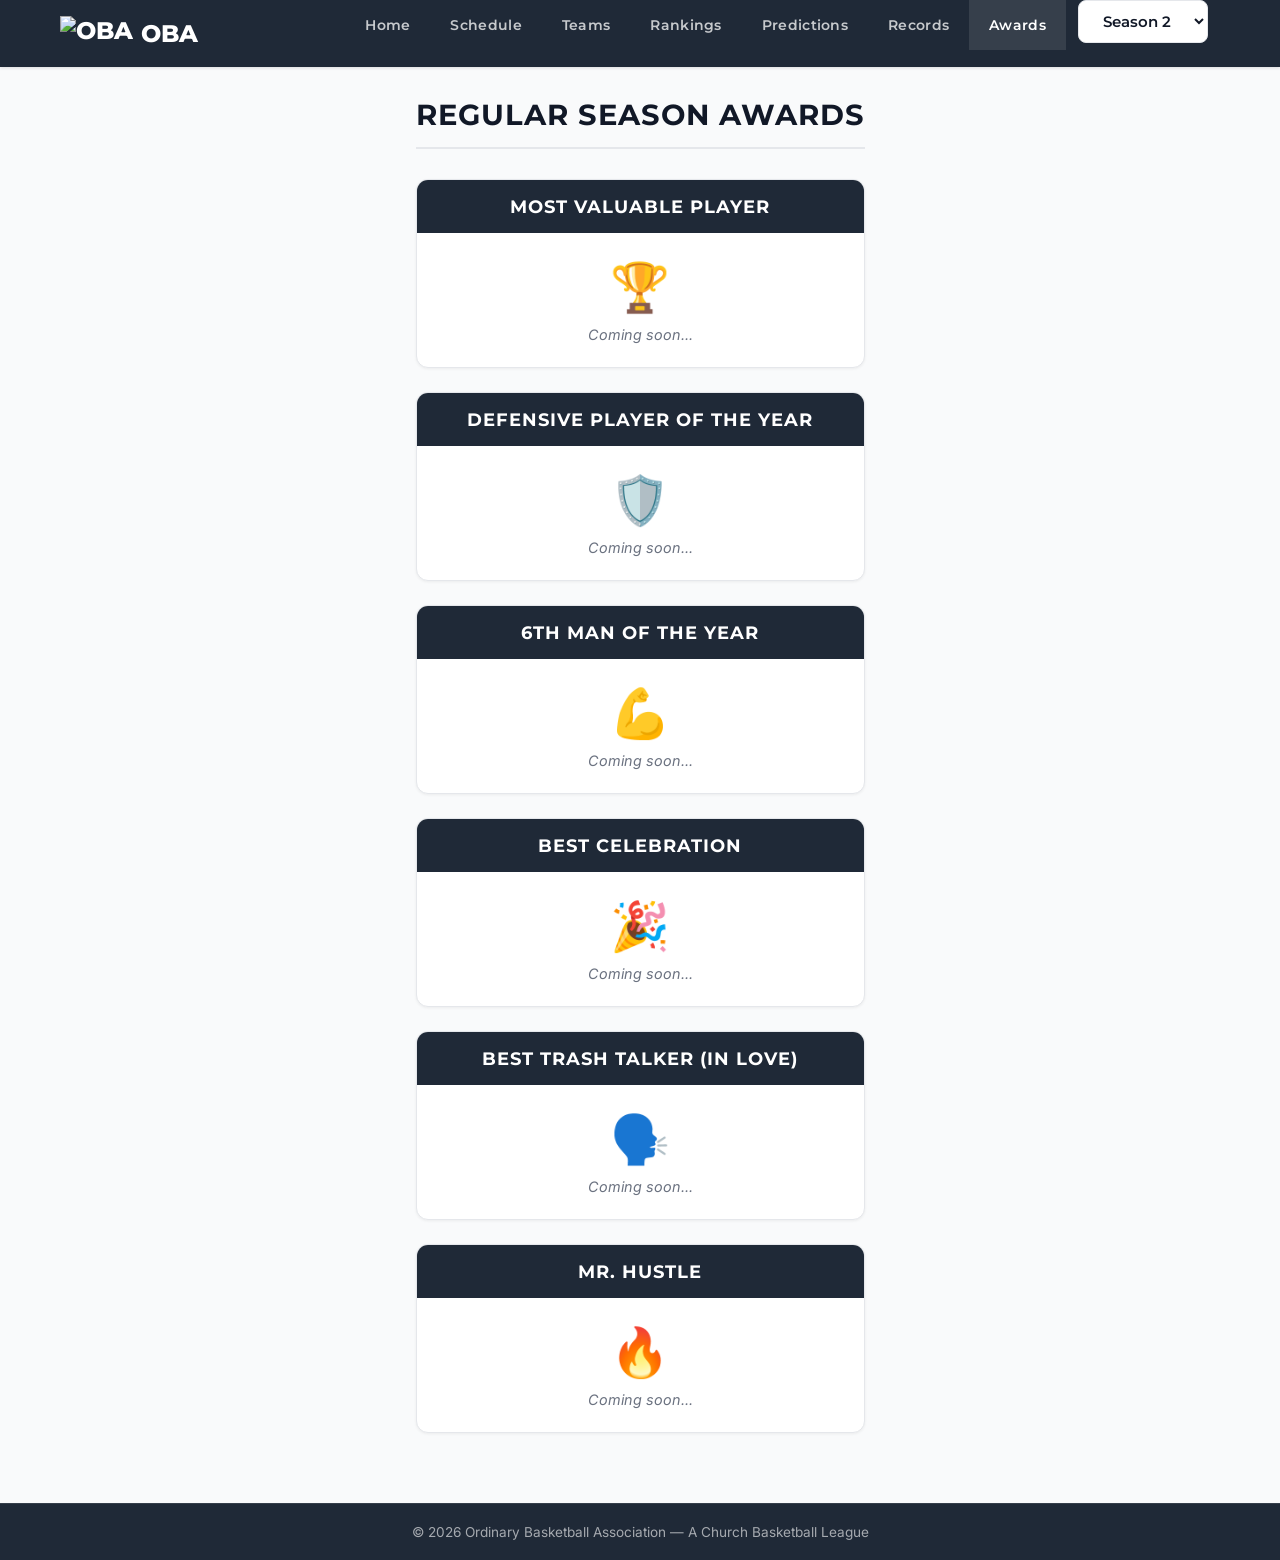
==== awards.html @ 502d64fc "Bump cache-busting version strings across all HTML pages Co-Authored-By: Claude Opus 4.6 <noreply@an" ====
<!DOCTYPE html>
<html lang="en">
<head>
  <meta charset="UTF-8">
  <meta name="viewport" content="width=device-width, initial-scale=1.0">
  <title>Awards - OBA</title>
  <link rel="stylesheet" href="css/style.css?v=7">
</head>
<body class="checkerboard-bg">
  <nav class="site-nav" id="site-nav"></nav>

  <main class="container">
    <h1 class="section-title">Regular Season Awards</h1>
    <div id="awards-content">
      <p class="loading">Coming soon...</p>
    </div>
  </main>

  <footer class="site-footer" id="site-footer"></footer>
  <script src="js/data.js?v=5"></script>
  <script src="js/awards.js?v=3"></script>
</body>
</html>
---- css/style.css ----
/* ===== OBA - Modern Sports Theme ===== */
@import url('https://fonts.googleapis.com/css2?family=Inter:wght@300;400;500;600;700&family=Montserrat:wght@400;600;700;800&display=swap');

/* --- Variables --- */
:root {
  --red: #E63946;
  --cream: #FFFFFF;
  --black: #111827;
  --chrome: #E5E7EB;
  --neon: #F87171;
  --dark-red: #1D1D2B;
  --white: #ffffff;
  --surface: #F9FAFB;
  --surface-dark: #1F2937;
  --border: #E5E7EB;
  --text-muted: #6B7280;
}

/* --- Reset & Base --- */
*, *::before, *::after { box-sizing: border-box; margin: 0; padding: 0; }

body {
  font-family: 'Inter', sans-serif;
  background-color: var(--surface);
  color: var(--black);
  min-height: 100vh;
  display: flex;
  flex-direction: column;
}

h1, h2, h3, h4 {
  font-family: 'Montserrat', sans-serif;
  font-weight: 700;
}

a {
  color: var(--red);
  text-decoration: none;
  transition: color 0.2s;
}

a:hover {
  color: var(--neon);
}

img { max-width: 100%; }

/* --- Checkerboard Background (neutralized) --- */
.checkerboard-bg {
  background-image: none;
}

/* --- Navigation --- */
.site-nav {
  background: var(--surface-dark);
  border-bottom: none;
  box-shadow: 0 1px 3px rgba(0,0,0,0.12);
  position: sticky;
  top: 0;
  z-index: 100;
}

.nav-inner {
  max-width: 1200px;
  margin: 0 auto;
  display: flex;
  align-items: center;
  justify-content: space-between;
  padding: 0 20px;
}

.nav-logo {
  font-family: 'Montserrat', sans-serif;
  font-weight: 800;
  font-size: 1.5rem;
  color: var(--cream);
  padding: 12px 0;
  text-shadow: none;
}

.nav-logo {
  display: flex;
  align-items: center;
  gap: 8px;
}

.nav-logo-img {
  height: 36px;
  width: auto;
}

.nav-logo:hover { color: var(--white); }

.nav-links {
  display: flex;
  list-style: none;
  gap: 0;
}

.nav-links a {
  display: block;
  padding: 16px 20px;
  color: rgba(255,255,255,0.75);
  font-family: 'Montserrat', sans-serif;
  font-weight: 600;
  font-size: 0.9rem;
  letter-spacing: 0.3px;
  border-left: none;
  transition: background 0.2s, color 0.2s;
}

.nav-links li:last-child a {
  border-right: none;
}

.nav-links a:hover,
.nav-links a.active {
  background: rgba(255,255,255,0.1);
  color: var(--white);
}

.season-selector {
  display: flex;
  align-items: center;
  padding: 0 12px;
}

.season-selector select {
  background: rgba(255,255,255,0.1);
  color: #fff;
  border: 1px solid rgba(255,255,255,0.25);
  border-radius: 6px;
  padding: 6px 10px;
  font-family: 'Montserrat', sans-serif;
  font-size: 0.8rem;
  font-weight: 600;
  cursor: pointer;
  outline: none;
}

.season-selector select:hover {
  background: rgba(255,255,255,0.2);
}

.season-selector select option {
  background: var(--surface-dark);
  color: #fff;
}

.nav-toggle {
  display: none;
  background: none;
  border: none;
  color: var(--cream);
  font-size: 1.8rem;
  cursor: pointer;
  padding: 10px;
}

/* --- Hero Banner --- */
.hero {
  background: linear-gradient(135deg, var(--dark-red) 0%, #111827 100%);
  text-align: center;
  padding: 60px 20px;
  border-bottom: none;
  position: relative;
  overflow: hidden;
}

.hero::before {
  content: '';
  position: absolute;
  top: 0; left: 0; right: 0; bottom: 0;
  background-image: none;
}

.hero-content {
  position: relative;
  z-index: 1;
  display: flex;
  flex-direction: column;
  align-items: center;
  gap: 16px;
}

.hero-logo {
  height: 160px;
  width: auto;
  filter: drop-shadow(0 4px 12px rgba(0,0,0,0.4));
}

.hero-text {
  max-width: 500px;
  height: auto;
  filter: drop-shadow(0 2px 8px rgba(0,0,0,0.3));
}

.hero-subtext {
  max-width: 320px;
  height: auto;
  filter: drop-shadow(0 2px 6px rgba(0,0,0,0.3));
}

.hero h1 {
  font-size: 3.2rem;
  color: var(--cream);
  text-shadow: none;
  margin-bottom: 10px;
  letter-spacing: 1px;
}

.hero .subtitle {
  font-family: 'Inter', sans-serif;
  color: rgba(255,255,255,0.6);
  font-size: 1.1rem;
  font-weight: 400;
  letter-spacing: 3px;
  text-transform: uppercase;
}

/* --- Neon Glow Text (neutralized) --- */
.neon-text {
  text-shadow: none;
}

/* --- Container --- */
.container {
  max-width: 1200px;
  margin: 0 auto;
  padding: 30px 20px;
  flex: 1;
}

/* --- Section Headers --- */
.section-title {
  font-size: 1.8rem;
  color: var(--black);
  text-align: center;
  margin-bottom: 30px;
  padding-bottom: 15px;
  border-bottom: 2px solid var(--border);
  text-transform: uppercase;
  letter-spacing: 1px;
}

/* --- Cards --- */
.card {
  background: var(--white);
  border: 1px solid var(--border);
  border-radius: 8px;
  box-shadow: 0 1px 3px rgba(0,0,0,0.06);
  transition: transform 0.2s, box-shadow 0.2s;
  overflow: hidden;
}

.card:hover {
  transform: translateY(-2px);
  box-shadow: 0 4px 12px rgba(0,0,0,0.1);
}

.card-body {
  padding: 20px;
}

/* --- Team Cards Grid --- */
.teams-grid {
  display: grid;
  grid-template-columns: repeat(auto-fill, minmax(300px, 1fr));
  gap: 24px;
}

.team-card {
  cursor: pointer;
}

.team-card .card-header {
  padding: 20px;
  text-align: center;
  color: var(--white);
  text-shadow: 1px 1px 3px rgba(0,0,0,0.4);
}

.team-card .card-header h3 {
  font-size: 1.5rem;
  margin-bottom: 5px;
}

.team-card .record {
  font-family: 'Montserrat', sans-serif;
  font-weight: 700;
  font-size: 1.8rem;
  color: var(--cream);
}

.team-card .card-body {
  text-align: center;
  font-size: 0.95rem;
  color: var(--text-muted);
}

/* --- Tables --- */
.stats-table {
  width: 100%;
  border-collapse: collapse;
  background: var(--white);
  border: 1px solid var(--border);
  border-radius: 8px;
  overflow: hidden;
  font-size: 0.9rem;
}

.stats-table thead {
  background: var(--surface-dark);
  color: var(--white);
}

.stats-table th {
  padding: 10px 8px;
  text-align: center;
  font-family: 'Montserrat', sans-serif;
  font-weight: 600;
  letter-spacing: 0.3px;
  font-size: 0.8rem;
  white-space: nowrap;
  text-transform: uppercase;
}

.stats-table th:first-child {
  text-align: left;
  padding-left: 14px;
}

.stats-table td {
  padding: 8px;
  text-align: center;
  border-bottom: 1px solid var(--border);
}

.stats-table td:first-child {
  text-align: left;
  padding-left: 14px;
  font-weight: 600;
}

.stats-table tbody tr:hover {
  background: var(--surface);
}

.stats-table tbody tr:last-child td {
  border-bottom: none;
}

.stats-table .totals-row {
  background: var(--surface);
  font-weight: 700;
}

.table-wrapper {
  overflow-x: auto;
  margin-bottom: 30px;
  border-radius: 8px;
}

/* --- Schedule --- */
.schedule-list {
  display: flex;
  flex-direction: column;
  gap: 12px;
}

.game-row {
  display: flex;
  align-items: center;
  background: var(--white);
  border: 1px solid var(--border);
  border-radius: 8px;
  padding: 14px 20px;
  cursor: pointer;
  transition: transform 0.15s, box-shadow 0.15s, border-color 0.15s;
}

.game-row:hover {
  transform: translateY(-2px);
  box-shadow: 0 4px 12px rgba(0,0,0,0.08);
  border-color: var(--red);
}

.game-date {
  font-weight: 600;
  color: var(--text-muted);
  min-width: 110px;
  font-size: 0.9rem;
}

.game-matchup {
  flex: 1;
  display: flex;
  align-items: center;
  justify-content: center;
  gap: 12px;
  font-family: 'Montserrat', sans-serif;
  font-weight: 700;
  font-size: 1.1rem;
}

.game-matchup .team-name {
  min-width: 120px;
}

.game-matchup .home-team { text-align: right; }
.game-matchup .away-team { text-align: left; }

.game-matchup .vs {
  color: var(--text-muted);
  font-size: 0.9rem;
}

.game-score {
  font-family: 'Montserrat', sans-serif;
  font-weight: 700;
  font-size: 1.2rem;
  min-width: 80px;
  text-align: right;
  color: var(--red);
}

.game-score .winner {
  font-weight: 800;
}

/* --- Box Score Page --- */
.matchup-header {
  background: linear-gradient(135deg, var(--dark-red), #111827);
  color: var(--cream);
  text-align: center;
  padding: 40px 20px;
  border-radius: 12px;
  border: none;
  margin-bottom: 30px;
}

.game-video-link {
  text-align: center;
  margin-bottom: 20px;
}

.game-video-link a {
  display: inline-block;
  background: var(--red);
  color: var(--white);
  padding: 10px 24px;
  border-radius: 8px;
  font-family: 'Montserrat', sans-serif;
  font-weight: 600;
  font-size: 1rem;
  border: none;
  transition: transform 0.15s, box-shadow 0.15s, background 0.2s;
}

.game-video-link a:hover {
  transform: scale(1.05);
  box-shadow: 0 4px 15px rgba(230,57,70,0.3);
  background: #D32F3F;
  color: var(--white);
}

.game-round {
  display: inline-block;
  background: rgba(255,255,255,0.15);
  color: var(--white);
  padding: 4px 16px;
  border-radius: 20px;
  font-family: 'Montserrat', sans-serif;
  font-weight: 700;
  font-size: 0.85rem;
  text-transform: uppercase;
  letter-spacing: 1px;
  margin-bottom: 8px;
}

.matchup-header .game-date {
  color: rgba(255,255,255,0.6);
  font-size: 0.95rem;
  margin-bottom: 15px;
}

.matchup-teams {
  display: flex;
  align-items: center;
  justify-content: center;
  gap: 30px;
}

.matchup-team {
  text-align: center;
}

.matchup-team .team-name {
  font-family: 'Montserrat', sans-serif;
  font-weight: 700;
  font-size: 1.5rem;
  margin-bottom: 5px;
}

.matchup-team .score {
  font-family: 'Montserrat', sans-serif;
  font-weight: 800;
  font-size: 3rem;
  text-shadow: none;
}

.matchup-vs {
  font-family: 'Montserrat', sans-serif;
  font-weight: 600;
  font-size: 1.2rem;
  color: rgba(255,255,255,0.4);
}

.box-score-section {
  margin-bottom: 30px;
}

.box-score-section h2 {
  font-size: 1.3rem;
  color: var(--black);
  margin-bottom: 10px;
  padding: 10px 14px;
  border-left: 4px solid var(--red);
  background: var(--surface);
  border-radius: 0 8px 8px 0;
}

/* --- Player Profile --- */
.player-header {
  background: linear-gradient(135deg, var(--dark-red), #111827);
  color: var(--cream);
  padding: 40px 20px;
  border-radius: 12px;
  border: none;
  margin-bottom: 30px;
  display: flex;
  align-items: center;
  gap: 30px;
}

.player-avatar {
  width: 100px;
  height: 100px;
  border-radius: 50%;
  background: rgba(255,255,255,0.1);
  border: 3px solid rgba(255,255,255,0.2);
  display: flex;
  align-items: center;
  justify-content: center;
  font-family: 'Montserrat', sans-serif;
  font-weight: 800;
  font-size: 2.5rem;
  flex-shrink: 0;
}

.player-info h1 {
  font-size: 2rem;
  margin-bottom: 5px;
}

.player-meta {
  display: flex;
  gap: 20px;
  color: rgba(255,255,255,0.6);
  font-size: 0.95rem;
}

.player-meta span {
  display: flex;
  align-items: center;
  gap: 4px;
}

/* --- Season Averages --- */
.averages-grid {
  display: grid;
  grid-template-columns: repeat(auto-fill, minmax(120px, 1fr));
  gap: 12px;
  margin-bottom: 30px;
}

.avg-card {
  background: var(--white);
  border: 1px solid var(--border);
  border-radius: 8px;
  padding: 16px;
  text-align: center;
}

.avg-card .value {
  font-family: 'Montserrat', sans-serif;
  font-weight: 800;
  font-size: 1.8rem;
  color: var(--red);
}

.avg-card .label {
  font-size: 0.75rem;
  color: var(--text-muted);
  text-transform: uppercase;
  letter-spacing: 1px;
  margin-top: 4px;
  font-weight: 600;
}

/* --- Team Profile --- */
.team-header {
  color: var(--cream);
  padding: 40px 20px;
  border-radius: 12px;
  border: none;
  margin-bottom: 30px;
  text-align: center;
}

.team-header h1 {
  font-size: 2.5rem;
  margin-bottom: 10px;
  text-shadow: none;
}

.team-header .record {
  font-family: 'Montserrat', sans-serif;
  font-weight: 700;
  font-size: 2rem;
  color: var(--cream);
  opacity: 0.9;
}

/* --- Awards --- */
.awards-grid {
  display: grid;
  grid-template-columns: repeat(auto-fill, minmax(320px, 1fr));
  gap: 24px;
  margin-bottom: 40px;
}

.award-card {
  background: var(--white);
  border: 1px solid var(--border);
  border-radius: 12px;
  overflow: hidden;
  text-align: center;
  box-shadow: 0 1px 3px rgba(0,0,0,0.06);
}

.award-card .award-header {
  background: var(--surface-dark);
  color: var(--white);
  padding: 16px;
  font-family: 'Montserrat', sans-serif;
  font-weight: 700;
  font-size: 1.1rem;
  letter-spacing: 1px;
  text-transform: uppercase;
}

.award-card .award-body {
  padding: 24px;
}

.award-card .award-icon {
  font-size: 3rem;
  margin-bottom: 10px;
}

.award-card .player-name {
  font-family: 'Montserrat', sans-serif;
  font-weight: 700;
  font-size: 1.4rem;
  color: var(--black);
  margin-bottom: 4px;
}

.award-card .player-team {
  color: var(--text-muted);
  font-size: 0.9rem;
  margin-bottom: 10px;
}

.award-card .highlights {
  font-size: 0.9rem;
  color: var(--text-muted);
  font-style: italic;
}

.awards-eligibility {
  text-align: center;
  font-size: 0.8rem;
  color: var(--text-muted);
  margin-top: 12px;
  font-style: italic;
}

.all-team-section {
  margin-bottom: 40px;
}

.all-team-section h2 {
  font-size: 1.5rem;
  color: var(--black);
  text-align: center;
  margin-bottom: 20px;
}

.all-team-list {
  display: flex;
  flex-wrap: wrap;
  gap: 16px;
  justify-content: center;
}

.all-team-player {
  background: var(--white);
  border: 1px solid var(--border);
  border-radius: 8px;
  padding: 16px 24px;
  text-align: center;
  min-width: 180px;
  cursor: pointer;
  transition: transform 0.15s, border-color 0.15s, box-shadow 0.15s;
}

.all-team-player:hover {
  transform: translateY(-2px);
  border-color: var(--red);
  box-shadow: 0 4px 12px rgba(0,0,0,0.08);
}

.all-team-player .name {
  font-family: 'Montserrat', sans-serif;
  font-weight: 700;
  font-size: 1.1rem;
  color: var(--black);
}

.all-team-player .team {
  font-size: 0.85rem;
  color: var(--text-muted);
  margin-top: 2px;
}

/* --- Quick Links --- */
.quick-links {
  display: flex;
  gap: 16px;
  justify-content: center;
  margin: 30px 0;
  flex-wrap: wrap;
}

.quick-link {
  display: inline-block;
  background: var(--red);
  color: var(--white) !important;
  font-family: 'Montserrat', sans-serif;
  font-weight: 600;
  padding: 12px 28px;
  border-radius: 8px;
  font-size: 0.95rem;
  letter-spacing: 0.5px;
  border: none;
  transition: background 0.2s, transform 0.15s, box-shadow 0.2s;
}

.quick-link:hover {
  background: #D32F3F;
  transform: translateY(-2px);
  box-shadow: 0 4px 12px rgba(230,57,70,0.3);
  color: var(--white) !important;
}

/* --- League Leaders (Home) --- */
.league-leaders {
  margin-bottom: 30px;
}

.leaders-grid {
  display: grid;
  grid-template-columns: repeat(3, 1fr);
  gap: 16px;
  max-width: 1000px;
  margin: 0 auto;
}

.leader-column {
  background: var(--white);
  border: 1px solid var(--border);
  border-radius: 8px;
  overflow: hidden;
}

.leader-title {
  background: var(--surface-dark);
  color: var(--white);
  padding: 12px 16px;
  font-family: 'Montserrat', sans-serif;
  font-weight: 700;
  font-size: 0.9rem;
  text-align: center;
  letter-spacing: 1px;
  text-transform: uppercase;
}

.leader-list {
  list-style: none;
  padding: 0;
  margin: 0;
}

.leader-item {
  display: flex;
  align-items: center;
  padding: 12px 16px;
  border-bottom: 1px solid var(--border);
  transition: background 0.15s;
}

.leader-item:last-child {
  border-bottom: none;
}

.leader-item:hover {
  background: var(--surface);
}

.leader-rank {
  font-family: 'Montserrat', sans-serif;
  font-weight: 700;
  font-size: 1.1rem;
  color: var(--text-muted);
  min-width: 30px;
  text-align: center;
}

.leader-info {
  flex: 1;
  display: flex;
  flex-direction: column;
  gap: 2px;
}

.leader-name {
  font-weight: 600;
  font-size: 0.95rem;
}

.leader-team {
  font-size: 0.8rem;
  color: var(--text-muted);
}

.leader-stat {
  font-family: 'Montserrat', sans-serif;
  font-weight: 800;
  font-size: 1.4rem;
  color: var(--red);
  min-width: 40px;
  text-align: right;
}

/* --- Latest Games (Home) --- */
.latest-games {
  margin-top: 10px;
}

/* --- Season Selector --- */
.season-selector {
  text-align: center;
  margin-bottom: 24px;
}

.season-selector select {
  font-family: 'Montserrat', sans-serif;
  font-weight: 600;
  font-size: 0.95rem;
  padding: 10px 20px;
  border: 1px solid var(--border);
  border-radius: 8px;
  background: var(--white);
  color: var(--black);
  cursor: pointer;
}

/* --- Schedule Section Headers --- */
.schedule-section-header {
  font-family: 'Montserrat', sans-serif;
  font-size: 1.4rem;
  font-weight: 800;
  text-transform: uppercase;
  letter-spacing: 1px;
  margin: 32px 0 16px;
  padding-bottom: 8px;
  border-bottom: 3px solid var(--border);
  color: var(--black);
}

.schedule-section-header:first-child {
  margin-top: 0;
}

.schedule-section-header.playoffs-header {
  border-bottom-color: var(--red);
  color: var(--red);
}

/* --- Playoff Game Row --- */
.playoff-game {
  border-left: 4px solid var(--red);
  background: linear-gradient(90deg, rgba(196, 30, 58, 0.03) 0%, var(--white) 20%);
}

/* --- Round Badge --- */
.round-badge {
  display: inline-block;
  font-family: 'Montserrat', sans-serif;
  font-size: 0.7rem;
  font-weight: 700;
  text-transform: uppercase;
  letter-spacing: 0.5px;
  padding: 3px 10px;
  border-radius: 12px;
  margin-right: 12px;
  white-space: nowrap;
}

.round-badge.round-play-in {
  background: #e0e0e0;
  color: #555;
}

.round-badge.round-semifinal {
  background: var(--red);
  color: #fff;
}

.round-badge.round-championship {
  background: linear-gradient(135deg, #d4a017, #f0c040);
  color: #1a1a1a;
}

/* --- Champion Banner --- */
#champion-banner-home .champion-banner {
  margin-top: 0;
  margin-bottom: 28px;
}

.champion-banner {
  display: flex;
  align-items: center;
  justify-content: center;
  gap: 16px;
  margin-top: 24px;
  padding: 20px 28px;
  background: linear-gradient(135deg, #fffbe6 0%, #fff8dc 50%, #fff4c2 100%);
  border: 2px solid #d4a017;
  border-radius: 12px;
  box-shadow: 0 4px 16px rgba(212, 160, 23, 0.15);
}

.champion-trophy {
  font-size: 2.2rem;
}

.champion-text {
  display: flex;
  flex-direction: column;
  gap: 2px;
}

.champion-team {
  font-family: 'Montserrat', sans-serif;
  font-size: 1.3rem;
  font-weight: 800;
}

.champion-title {
  font-family: 'Montserrat', sans-serif;
  font-size: 0.85rem;
  font-weight: 600;
  text-transform: uppercase;
  letter-spacing: 1px;
  color: #8B6914;
}

/* --- Playoff Averages --- */
.playoff-gp {
  font-size: 0.85rem;
  font-weight: 400;
  color: var(--text-muted);
}

.playoff-averages .avg-card {
  border-left: 3px solid var(--red);
}

/* --- Career Highs --- */
.career-highs-grid {
  display: grid;
  grid-template-columns: repeat(6, 1fr);
  gap: 10px;
}

.career-high-item {
  display: flex;
  flex-direction: column;
  align-items: center;
  padding: 12px 8px;
  background: var(--white);
  border: 1px solid var(--border);
  border-radius: 8px;
  text-decoration: none;
  color: inherit;
  transition: transform 0.15s, box-shadow 0.15s;
}

.career-high-item:hover {
  transform: translateY(-2px);
  box-shadow: 0 4px 12px rgba(0,0,0,0.08);
  border-color: var(--red);
}

.career-high-value {
  font-family: 'Montserrat', sans-serif;
  font-size: 1.5rem;
  font-weight: 800;
  color: var(--red);
}

.career-high-label {
  font-family: 'Montserrat', sans-serif;
  font-size: 0.75rem;
  font-weight: 700;
  text-transform: uppercase;
  letter-spacing: 0.5px;
  color: var(--text-muted);
  margin-top: 2px;
}

.career-high-meta {
  font-size: 0.7rem;
  color: var(--text-muted);
  margin-top: 4px;
  text-align: center;
  line-height: 1.2;
}

/* --- Season-by-Season Table --- */
.season-by-season {
  font-size: 0.9rem;
}

.season-by-season .current-season-row {
  background: rgba(196, 30, 58, 0.06);
  font-weight: 600;
}

/* --- Awards Section Header --- */
.awards-section-header {
  font-family: 'Montserrat', sans-serif;
  font-size: 1.4rem;
  font-weight: 800;
  text-transform: uppercase;
  letter-spacing: 1px;
  margin: 40px 0 16px;
  padding-bottom: 8px;
  border-bottom: 3px solid var(--red);
  color: var(--black);
}

/* --- Week Group --- */
.week-group {
  margin-bottom: 24px;
}

.week-group h3 {
  font-size: 1.1rem;
  color: var(--black);
  margin-bottom: 10px;
  padding-left: 10px;
  border-left: 4px solid var(--red);
}

/* --- Photo Gallery --- */
.photo-grid {
  display: grid;
  grid-template-columns: repeat(auto-fill, minmax(260px, 1fr));
  gap: 20px;
}

.photo-card {
  background: var(--white);
  border: 1px solid var(--border);
  border-radius: 8px;
  overflow: hidden;
  cursor: pointer;
  transition: transform 0.2s, box-shadow 0.2s;
}

.photo-card:hover {
  transform: translateY(-2px);
  box-shadow: 0 4px 12px rgba(0,0,0,0.1);
}

.photo-card img {
  width: 100%;
  height: 200px;
  object-fit: cover;
  display: block;
}

.photo-caption {
  padding: 12px 14px;
  font-size: 0.9rem;
  color: var(--text-muted);
  text-align: center;
}

/* --- Lightbox --- */
.lightbox {
  display: none;
  position: fixed;
  top: 0;
  left: 0;
  right: 0;
  bottom: 0;
  background: rgba(0,0,0,0.9);
  z-index: 1000;
  align-items: center;
  justify-content: center;
  flex-direction: column;
  padding: 20px;
}

.lightbox.open {
  display: flex;
}

.lightbox-close {
  position: absolute;
  top: 20px;
  right: 30px;
  background: none;
  border: none;
  color: var(--white);
  font-size: 2.5rem;
  cursor: pointer;
  transition: color 0.2s;
}

.lightbox-close:hover {
  color: var(--neon);
}

.lightbox-img {
  max-width: 90%;
  max-height: 80vh;
  border-radius: 8px;
  border: none;
}

.lightbox-caption {
  color: rgba(255,255,255,0.8);
  margin-top: 16px;
  font-size: 1rem;
  text-align: center;
  max-width: 600px;
}

/* --- Footer --- */
.site-footer {
  background: var(--surface-dark);
  color: rgba(255,255,255,0.6);
  text-align: center;
  padding: 20px;
  margin-top: auto;
  border-top: 1px solid rgba(255,255,255,0.1);
  font-size: 0.85rem;
}

.site-footer a {
  color: var(--neon);
}

/* --- Loading State --- */
.loading {
  text-align: center;
  padding: 60px 20px;
  color: var(--text-muted);
  font-size: 1.1rem;
}

/* --- Responsive --- */
@media (max-width: 768px) {
  .nav-toggle { display: block; }

  .nav-links {
    display: none;
    flex-direction: column;
    position: absolute;
    top: 100%;
    left: 0;
    right: 0;
    background: var(--surface-dark);
    border-bottom: 1px solid rgba(255,255,255,0.1);
  }

  .nav-links.open { display: flex; }

  .nav-links a {
    border-left: none;
    border-bottom: 1px solid rgba(255,255,255,0.1);
    padding: 14px 20px;
  }

  .nav-links li:last-child a { border-right: none; }

  .season-selector {
    padding: 10px 20px;
    border-bottom: 1px solid rgba(255,255,255,0.1);
  }

  .season-selector select {
    width: 100%;
    padding: 8px 10px;
  }

  .hero h1 { font-size: 2rem; }
  .hero .subtitle { font-size: 0.9rem; }
  .hero-logo { height: 110px; }
  .hero-text { max-width: 300px; }
  .hero-subtext { max-width: 220px; }

  .game-row {
    flex-direction: column;
    gap: 8px;
    text-align: center;
  }

  .game-date { min-width: auto; }
  .game-score { min-width: auto; text-align: center; }

  .career-highs-grid { grid-template-columns: repeat(3, 1fr); }
  .round-badge { margin-right: 0; margin-bottom: 4px; }
  .champion-banner { flex-direction: column; text-align: center; padding: 16px; }
  .champion-text { align-items: center; }

  .game-matchup .team-name { min-width: auto; }

  .matchup-teams { flex-direction: column; gap: 10px; }
  .matchup-team .score { font-size: 2.2rem; }

  .player-header { flex-direction: column; text-align: center; }
  .player-meta { justify-content: center; flex-wrap: wrap; }

  .teams-grid { grid-template-columns: 1fr; }
  .awards-grid { grid-template-columns: 1fr; }
  .leaders-grid { grid-template-columns: repeat(2, 1fr); }
  .records-grid { grid-template-columns: repeat(2, 1fr); }
  .photo-grid { grid-template-columns: repeat(auto-fill, minmax(200px, 1fr)); gap: 12px; }
  .record-card .leader-item { padding: 16px; }

  .ranking-card { padding: 16px; }
  .ranking-rank { font-size: 1.5rem; min-width: 30px; }
  .ranking-team { font-size: 1.1rem; }

  .predictions-placeholder { padding: 40px 20px; }
}

/* Record Cards */
a.record-card {
  text-decoration: none;
  color: inherit;
  cursor: pointer;
  transition: transform 0.15s, box-shadow 0.15s;
}

a.record-card:hover {
  transform: translateY(-2px);
  box-shadow: 0 4px 12px rgba(0,0,0,0.15);
}

.record-date {
  font-size: 0.75rem;
  color: var(--text-muted);
}

/* --- Power Rankings --- */
.rankings-meta {
  text-align: center;
  color: var(--text-muted);
  font-size: 0.95rem;
  margin-bottom: 24px;
}

.power-rankings-list {
  max-width: 700px;
  margin: 0 auto;
  display: flex;
  flex-direction: column;
  gap: 16px;
}

.ranking-card {
  background: var(--white);
  border: 1px solid var(--border);
  border-left: 5px solid var(--red);
  border-radius: 8px;
  padding: 20px 24px;
  box-shadow: 0 1px 3px rgba(0,0,0,0.06);
}

.ranking-header {
  display: flex;
  align-items: center;
  gap: 12px;
  margin-bottom: 12px;
}

.ranking-rank {
  font-family: 'Montserrat', sans-serif;
  font-weight: 800;
  font-size: 1.8rem;
  color: var(--text-muted);
  min-width: 36px;
}

.ranking-team {
  font-family: 'Montserrat', sans-serif;
  font-weight: 700;
  font-size: 1.2rem;
  text-decoration: none;
  transition: opacity 0.2s;
}

.ranking-team:hover {
  opacity: 0.8;
}

.ranking-record {
  margin-left: auto;
  font-family: 'Montserrat', sans-serif;
  font-weight: 700;
  font-size: 0.9rem;
  background: var(--surface);
  color: var(--black);
  padding: 4px 12px;
  border-radius: 20px;
  border: 1px solid var(--border);
}

.ranking-writeup {
  font-size: 0.95rem;
  line-height: 1.6;
  color: var(--black);
}

.powered-by {
  text-align: center;
  color: var(--text-muted);
  font-size: 0.8rem;
  margin-top: 24px;
  font-style: italic;
}

/* --- Predictions --- */
.predictions-container {
  max-width: 700px;
  margin: 0 auto;
}

.predictions-placeholder {
  background: var(--white);
  border: 2px dashed var(--border);
  border-radius: 12px;
  padding: 60px 30px;
  text-align: center;
}

.predictions-icon {
  font-size: 3rem;
  margin-bottom: 16px;
}

.predictions-placeholder h2 {
  font-family: 'Montserrat', sans-serif;
  font-size: 1.5rem;
  color: var(--black);
  margin-bottom: 12px;
}

.predictions-placeholder p {
  color: var(--text-muted);
  font-size: 1rem;
}
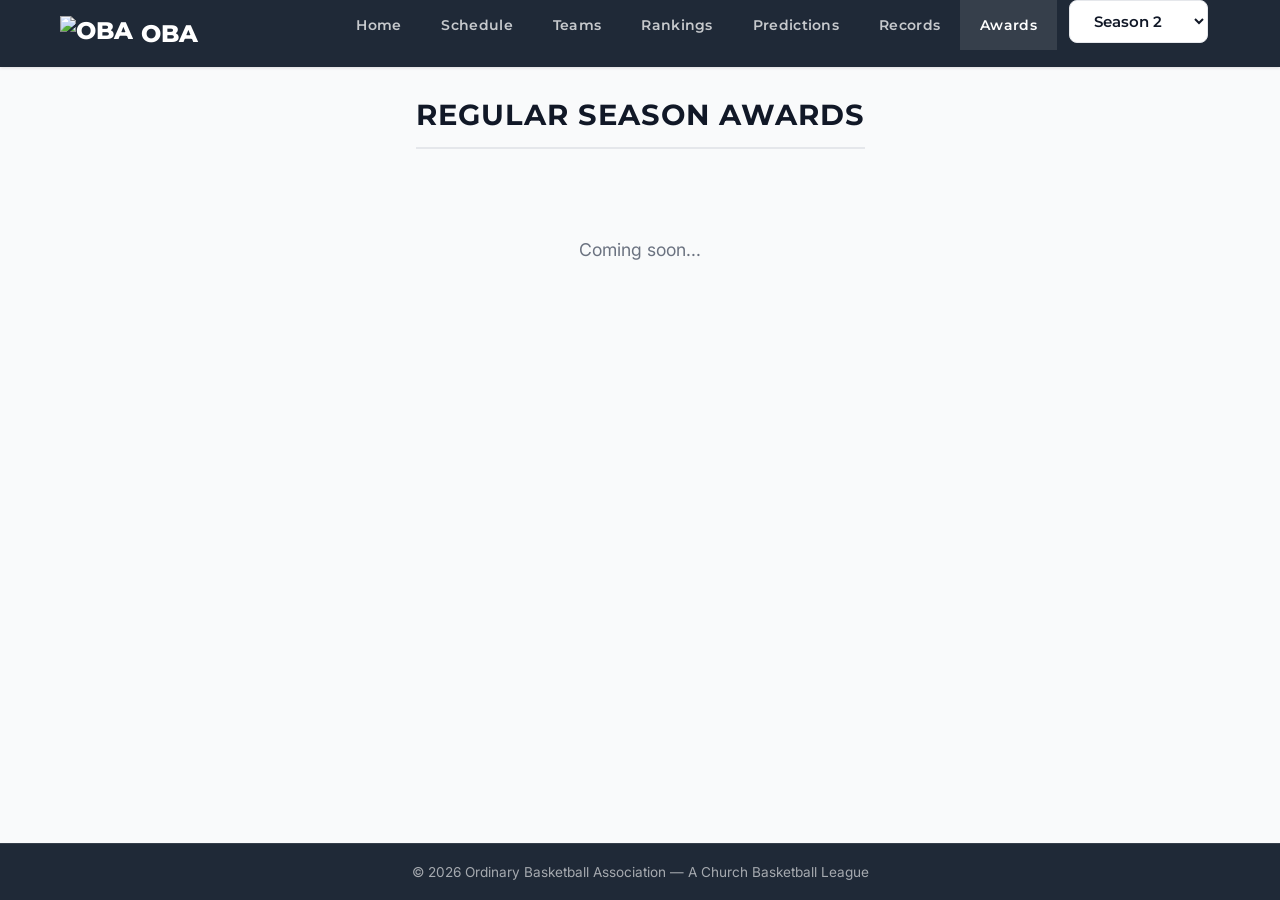
==== commit e37b5667: "Add S2 Week 7 games, final rankings, playoff predictions, holistic MVP - Games 16-18: Nathan 75 Matt" ====
--- a/awards.html
+++ b/awards.html
@@ -4,7 +4,7 @@
   <meta charset="UTF-8">
   <meta name="viewport" content="width=device-width, initial-scale=1.0">
   <title>Awards - OBA</title>
-  <link rel="stylesheet" href="css/style.css?v=7">
+  <link rel="stylesheet" href="css/style.css?v=11">
 </head>
 <body class="checkerboard-bg">
   <nav class="site-nav" id="site-nav"></nav>
@@ -17,7 +17,7 @@
   </main>
 
   <footer class="site-footer" id="site-footer"></footer>
-  <script src="js/data.js?v=5"></script>
+  <script src="js/data.js?v=10"></script>
   <script src="js/awards.js?v=3"></script>
 </body>
 </html>
--- a/css/style.css
+++ b/css/style.css
@@ -14,6 +14,16 @@
   --surface-dark: #1F2937;
   --border: #E5E7EB;
   --text-muted: #6B7280;
+
+  /* Design tokens — unified visual language */
+  --radius-sm: 6px;
+  --radius: 10px;
+  --radius-lg: 14px;
+  --shadow-sm: 0 1px 2px rgba(17,24,39,0.05), 0 1px 3px rgba(17,24,39,0.04);
+  --shadow-md: 0 4px 6px -1px rgba(17,24,39,0.08), 0 2px 4px -1px rgba(17,24,39,0.05);
+  --shadow-lg: 0 12px 24px -6px rgba(17,24,39,0.12), 0 4px 8px -2px rgba(17,24,39,0.06);
+  --transition: 180ms cubic-bezier(0.4, 0, 0.2, 1);
+  --transition-slow: 300ms cubic-bezier(0.4, 0, 0.2, 1);
 }
 
 /* --- Reset & Base --- */
@@ -687,6 +697,72 @@
   font-size: 0.9rem;
   color: var(--text-muted);
   font-style: italic;
+}
+
+.frontrunners-label {
+  font-family: 'Montserrat', sans-serif;
+  font-weight: 700;
+  font-size: 0.75rem;
+  text-transform: uppercase;
+  letter-spacing: 2px;
+  color: var(--text-muted);
+  margin-bottom: 12px;
+}
+
+.frontrunners-list {
+  list-style: none;
+  counter-reset: rank;
+  padding: 0;
+  margin: 0;
+  text-align: left;
+}
+
+.frontrunners-list li {
+  counter-increment: rank;
+  display: flex;
+  flex-wrap: wrap;
+  align-items: baseline;
+  gap: 6px;
+  padding: 8px 0;
+  border-bottom: 1px solid var(--border);
+}
+
+.frontrunners-list li:last-child {
+  border-bottom: none;
+}
+
+.frontrunners-list li::before {
+  content: counter(rank) ".";
+  font-family: 'Montserrat', sans-serif;
+  font-weight: 800;
+  font-size: 1rem;
+  color: var(--black);
+  min-width: 24px;
+}
+
+.frontrunner-name {
+  font-family: 'Montserrat', sans-serif;
+  font-weight: 700;
+  font-size: 0.95rem;
+  color: var(--black);
+  text-decoration: none;
+}
+
+.frontrunner-name:hover {
+  text-decoration: underline;
+}
+
+.frontrunner-team {
+  font-size: 0.8rem;
+  color: var(--text-muted);
+}
+
+.frontrunner-stats {
+  width: 100%;
+  font-size: 0.8rem;
+  color: var(--text-muted);
+  font-style: italic;
+  padding-left: 30px;
 }
 
 .awards-eligibility {
@@ -1269,7 +1345,9 @@
   .ranking-rank { font-size: 1.5rem; min-width: 30px; }
   .ranking-team { font-size: 1.1rem; }
 
-  .predictions-placeholder { padding: 40px 20px; }
+  .props-grid { grid-template-columns: 1fr; }
+  .matchup-team-name { font-size: 1rem; }
+  .matchup-header { padding: 10px 16px; gap: 10px; }
 }
 
 /* Record Cards */
@@ -1354,6 +1432,30 @@
   border: 1px solid var(--border);
 }
 
+.ranking-stats {
+  display: flex;
+  gap: 16px;
+  margin-bottom: 8px;
+}
+
+.ranking-stat {
+  display: flex;
+  align-items: center;
+  gap: 6px;
+  font-size: 0.85rem;
+}
+
+.ranking-stat-label {
+  color: var(--text-muted);
+  font-weight: 500;
+}
+
+.ranking-stat-value {
+  font-family: 'Montserrat', sans-serif;
+  font-weight: 700;
+  color: var(--black);
+}
+
 .ranking-writeup {
   font-size: 0.95rem;
   line-height: 1.6;
@@ -1370,31 +1472,462 @@
 
 /* --- Predictions --- */
 .predictions-container {
-  max-width: 700px;
+  max-width: 900px;
   margin: 0 auto;
 }
 
-.predictions-placeholder {
+.predictions-meta {
+  text-align: center;
+  font-family: 'Montserrat', sans-serif;
+  font-size: 1rem;
+  color: var(--text-muted);
+  margin-bottom: 32px;
+}
+
+.matchup-section {
+  margin-bottom: 40px;
+}
+
+.matchup-label {
+  text-align: center;
+  font-family: var(--font-heading);
+  font-size: 0.85rem;
+  font-weight: 700;
+  text-transform: uppercase;
+  letter-spacing: 2px;
+  color: var(--accent);
+  margin-bottom: 8px;
+}
+
+.matchup-header {
+  display: flex;
+  align-items: center;
+  justify-content: center;
+  gap: 16px;
+  background: var(--black);
+  color: #fff;
+  padding: 14px 24px;
+  border-radius: 8px;
+  margin-bottom: 20px;
+}
+
+.matchup-team-name {
+  font-family: 'Montserrat', sans-serif;
+  font-weight: 700;
+  font-size: 1.2rem;
+}
+
+.matchup-vs {
+  font-size: 0.85rem;
+  text-transform: uppercase;
+  letter-spacing: 2px;
+  color: #999;
+}
+
+.spread-card {
+  margin: 0 auto 32px;
+  max-width: 400px;
+  overflow: hidden;
+  border-radius: 8px;
+  border: 1px solid var(--border);
+  box-shadow: 0 1px 3px rgba(0,0,0,0.06);
+}
+
+.spread-header {
+  background: var(--surface-dark);
+  color: var(--text-muted);
+  font-family: 'Montserrat', sans-serif;
+  font-weight: 700;
+  font-size: 0.7rem;
+  text-transform: uppercase;
+  letter-spacing: 2px;
+  text-align: center;
+  padding: 8px;
+}
+
+.spread-picks {
+  display: grid;
+  grid-template-columns: 1fr 1fr;
+}
+
+.spread-pick {
+  display: flex;
+  flex-direction: column;
+  align-items: center;
+  gap: 4px;
+  padding: 16px 12px;
   background: var(--white);
-  border: 2px dashed var(--border);
+  cursor: pointer;
+  transition: background 0.15s;
+  border-right: 1px solid var(--border);
+}
+
+.spread-pick:last-child {
+  border-right: none;
+}
+
+.spread-pick:hover {
+  background: #f0f0f0;
+}
+
+.spread-pick-team {
+  font-family: 'Montserrat', sans-serif;
+  font-weight: 600;
+  font-size: 0.85rem;
+  color: var(--black);
+}
+
+.spread-pick-line {
+  font-family: 'Montserrat', sans-serif;
+  font-weight: 800;
+  font-size: 1.3rem;
+  color: var(--black);
+}
+
+.props-section-label {
+  text-align: center;
+  font-family: 'Montserrat', sans-serif;
+  font-weight: 700;
+  font-size: 0.8rem;
+  text-transform: uppercase;
+  letter-spacing: 2px;
+  color: var(--text-muted);
+  margin-bottom: 16px;
+}
+
+.props-grid {
+  display: grid;
+  grid-template-columns: 1fr 1fr;
+  gap: 24px;
+}
+
+.team-props-title {
+  font-family: 'Montserrat', sans-serif;
+  font-size: 1rem;
+  font-weight: 700;
+  margin-bottom: 12px;
+  padding-bottom: 8px;
+  border-bottom: 2px solid var(--border);
+}
+
+.prop-card {
+  background: var(--white);
+  border: 1px solid var(--border);
+  border-radius: 8px;
+  padding: 16px;
+  margin-bottom: 12px;
+  box-shadow: 0 1px 3px rgba(0,0,0,0.06);
+}
+
+.prop-player-name {
+  font-family: 'Montserrat', sans-serif;
+  font-weight: 600;
+  font-size: 1rem;
+  color: var(--black);
+  text-decoration: none;
+}
+
+.prop-player-name:hover {
+  text-decoration: underline;
+}
+
+.prop-stat-label {
+  font-size: 0.75rem;
+  color: var(--text-muted);
+  text-transform: uppercase;
+  letter-spacing: 1px;
+  margin: 6px 0 10px;
+}
+
+.prop-line-display {
+  display: flex;
+  align-items: center;
+  justify-content: center;
+  gap: 12px;
+}
+
+.prop-line-value {
+  font-family: 'Montserrat', sans-serif;
+  font-weight: 800;
+  font-size: 1.6rem;
+  color: var(--black);
+  min-width: 60px;
+  text-align: center;
+}
+
+.prop-side {
+  font-family: 'Montserrat', sans-serif;
+  font-weight: 700;
+  font-size: 0.7rem;
+  text-transform: uppercase;
+  letter-spacing: 1px;
+  padding: 4px 10px;
+  border-radius: 4px;
+}
+
+.prop-side.over {
+  background: #e6f9e6;
+  color: #1a7a1a;
+}
+
+.prop-side.under {
+  background: #fde8e8;
+  color: #b91c1c;
+}
+
+.predictions-attribution {
+  text-align: center;
+  font-size: 0.8rem;
+  color: var(--text-muted);
+  font-style: italic;
+  margin-top: 24px;
+}
+
+/* ============================================================
+   PLAYER COMP ("Plays Like") section on player page
+   ============================================================ */
+.player-comp {
+  margin: 24px 0 30px;
+  padding: 22px 28px;
+  border-radius: var(--radius-lg);
+  background: linear-gradient(135deg, #0f172a 0%, #1F2937 55%, #111827 100%);
+  color: #fff;
+  box-shadow: var(--shadow-md);
+  position: relative;
+  overflow: hidden;
+  display: grid;
+  grid-template-columns: auto 1fr;
+  gap: 24px;
+  align-items: center;
+}
+
+.player-comp::before {
+  content: '';
+  position: absolute;
+  top: 0;
+  right: 0;
+  width: 180px;
+  height: 100%;
+  background: radial-gradient(circle at top right, var(--team-accent, rgba(230,57,70,0.35)) 0%, transparent 65%);
+  pointer-events: none;
+}
+
+.player-comp-icon {
+  width: 64px;
+  height: 64px;
+  border-radius: 50%;
+  background: linear-gradient(135deg, var(--team-accent, #E63946), rgba(255,255,255,0.08));
+  display: flex;
+  align-items: center;
+  justify-content: center;
+  font-family: 'Montserrat', sans-serif;
+  font-weight: 800;
+  font-size: 1.3rem;
+  color: #fff;
+  letter-spacing: 1px;
+  box-shadow: 0 4px 12px rgba(0,0,0,0.3);
+  flex-shrink: 0;
+}
+
+.player-comp-body {
+  position: relative;
+  z-index: 1;
+}
+
+.player-comp-label {
+  font-family: 'Montserrat', sans-serif;
+  font-size: 0.7rem;
+  font-weight: 700;
+  text-transform: uppercase;
+  letter-spacing: 3px;
+  color: rgba(255,255,255,0.45);
+  margin-bottom: 4px;
+}
+
+.player-comp-name {
+  font-family: 'Montserrat', sans-serif;
+  font-size: 1.9rem;
+  font-weight: 800;
+  color: #fff;
+  line-height: 1.1;
+  margin-bottom: 6px;
+  letter-spacing: -0.5px;
+}
+
+.player-comp-rationale {
+  font-size: 0.92rem;
+  color: rgba(255,255,255,0.75);
+  font-style: italic;
+  line-height: 1.5;
+  max-width: 640px;
+}
+
+.player-comp-meta {
+  margin-top: 10px;
+  display: flex;
+  flex-wrap: wrap;
+  gap: 8px;
+  align-items: center;
+}
+
+.player-comp-role-tag {
+  display: inline-block;
+  padding: 3px 10px;
   border-radius: 12px;
-  padding: 60px 30px;
-  text-align: center;
-}
-
-.predictions-icon {
-  font-size: 3rem;
-  margin-bottom: 16px;
-}
-
-.predictions-placeholder h2 {
-  font-family: 'Montserrat', sans-serif;
-  font-size: 1.5rem;
-  color: var(--black);
-  margin-bottom: 12px;
-}
-
-.predictions-placeholder p {
-  color: var(--text-muted);
-  font-size: 1rem;
-}
+  font-family: 'Montserrat', sans-serif;
+  font-size: 0.7rem;
+  font-weight: 700;
+  text-transform: uppercase;
+  letter-spacing: 1px;
+  background: var(--team-accent, rgba(230,57,70,0.3));
+  color: #fff;
+  box-shadow: 0 2px 6px rgba(0,0,0,0.2);
+}
+
+.player-comp-meta-stat {
+  font-family: 'Montserrat', sans-serif;
+  font-size: 0.72rem;
+  color: rgba(255,255,255,0.55);
+  padding: 2px 8px;
+  border-radius: 6px;
+  background: rgba(255,255,255,0.06);
+  border: 1px solid rgba(255,255,255,0.08);
+}
+
+@media (max-width: 600px) {
+  .player-comp {
+    grid-template-columns: 1fr;
+    padding: 18px 20px;
+    gap: 14px;
+  }
+  .player-comp-icon {
+    width: 48px;
+    height: 48px;
+    font-size: 1rem;
+  }
+  .player-comp-name { font-size: 1.4rem; }
+  .player-comp-rationale { font-size: 0.85rem; }
+}
+
+/* ============================================================
+   COHESIVE VISUAL LANGUAGE — appended late to unify card treatments.
+   All card-like selectors share one radius scale, one shadow scale,
+   and one transition easing. Hero/feature cards use --radius-lg.
+   ============================================================ */
+
+.card,
+.team-card,
+.avg-card,
+.career-high-item,
+.photo-card,
+.ranking-card,
+.spread-card,
+.prop-card,
+.all-team-player,
+.leader-column,
+.game-row,
+.stats-table,
+.table-wrapper {
+  border-radius: var(--radius);
+  box-shadow: var(--shadow-sm);
+  transition: transform var(--transition), box-shadow var(--transition), border-color var(--transition);
+}
+
+.matchup-header,
+.champion-banner,
+.award-card {
+  border-radius: var(--radius-lg);
+  transition: transform var(--transition), box-shadow var(--transition);
+}
+
+.award-card { box-shadow: var(--shadow-sm); }
+
+/* Unified hover-lift for interactive/content cards */
+.card:hover,
+.team-card:hover,
+.avg-card:hover,
+.career-high-item:hover,
+.photo-card:hover,
+.all-team-player:hover,
+.game-row:hover,
+.leader-column:hover,
+.award-card:hover,
+.ranking-card:hover {
+  transform: translateY(-2px);
+  box-shadow: var(--shadow-md);
+}
+
+/* ============================================================
+   MICRO-INTERACTIONS — fade-in on load + count-up animations.
+   Count-up is triggered by JS in data.js via MutationObserver.
+   ============================================================ */
+
+@keyframes obaFadeInUp {
+  from { opacity: 0; transform: translateY(8px); }
+  to { opacity: 1; transform: translateY(0); }
+}
+
+@keyframes obaFadeIn {
+  from { opacity: 0; }
+  to { opacity: 1; }
+}
+
+.hero,
+main > * {
+  animation: obaFadeInUp 420ms cubic-bezier(0.4, 0, 0.2, 1) both;
+}
+
+main > *:nth-child(1) { animation-delay: 20ms; }
+main > *:nth-child(2) { animation-delay: 80ms; }
+main > *:nth-child(3) { animation-delay: 140ms; }
+main > *:nth-child(4) { animation-delay: 200ms; }
+main > *:nth-child(5) { animation-delay: 260ms; }
+main > *:nth-child(n+6) { animation-delay: 320ms; }
+
+/* Staggered fade-in within grids of cards */
+.averages-grid > *,
+.career-highs-grid > *,
+.teams-grid > *,
+.leaders-grid > *,
+.quick-links > * {
+  animation: obaFadeInUp 380ms cubic-bezier(0.4, 0, 0.2, 1) both;
+}
+.averages-grid > *:nth-child(1), .career-highs-grid > *:nth-child(1), .teams-grid > *:nth-child(1), .leaders-grid > *:nth-child(1), .quick-links > *:nth-child(1) { animation-delay: 30ms; }
+.averages-grid > *:nth-child(2), .career-highs-grid > *:nth-child(2), .teams-grid > *:nth-child(2), .leaders-grid > *:nth-child(2), .quick-links > *:nth-child(2) { animation-delay: 70ms; }
+.averages-grid > *:nth-child(3), .career-highs-grid > *:nth-child(3), .teams-grid > *:nth-child(3), .leaders-grid > *:nth-child(3), .quick-links > *:nth-child(3) { animation-delay: 110ms; }
+.averages-grid > *:nth-child(4), .career-highs-grid > *:nth-child(4), .teams-grid > *:nth-child(4), .leaders-grid > *:nth-child(4), .quick-links > *:nth-child(4) { animation-delay: 150ms; }
+.averages-grid > *:nth-child(5), .career-highs-grid > *:nth-child(5), .teams-grid > *:nth-child(5), .leaders-grid > *:nth-child(5) { animation-delay: 190ms; }
+.averages-grid > *:nth-child(6), .career-highs-grid > *:nth-child(6), .teams-grid > *:nth-child(6), .leaders-grid > *:nth-child(6) { animation-delay: 230ms; }
+.averages-grid > *:nth-child(n+7), .career-highs-grid > *:nth-child(n+7), .teams-grid > *:nth-child(n+7), .leaders-grid > *:nth-child(n+7) { animation-delay: 270ms; }
+
+/* Count-up state: hidden briefly before JS fills it, then animated */
+.avg-card .value[data-countup-pending] { visibility: hidden; }
+
+/* Respect user motion preferences */
+@media (prefers-reduced-motion: reduce) {
+  .hero,
+  main > *,
+  .averages-grid > *,
+  .career-highs-grid > *,
+  .teams-grid > *,
+  .leaders-grid > *,
+  .quick-links > *,
+  .card,
+  .team-card,
+  .avg-card,
+  .career-high-item,
+  .photo-card,
+  .all-team-player,
+  .game-row,
+  .leader-column,
+  .award-card,
+  .ranking-card {
+    animation: none !important;
+    transition: none !important;
+  }
+  .card:hover, .team-card:hover, .avg-card:hover, .career-high-item:hover,
+  .photo-card:hover, .all-team-player:hover, .game-row:hover, .leader-column:hover,
+  .award-card:hover, .ranking-card:hover {
+    transform: none;
+  }
+}
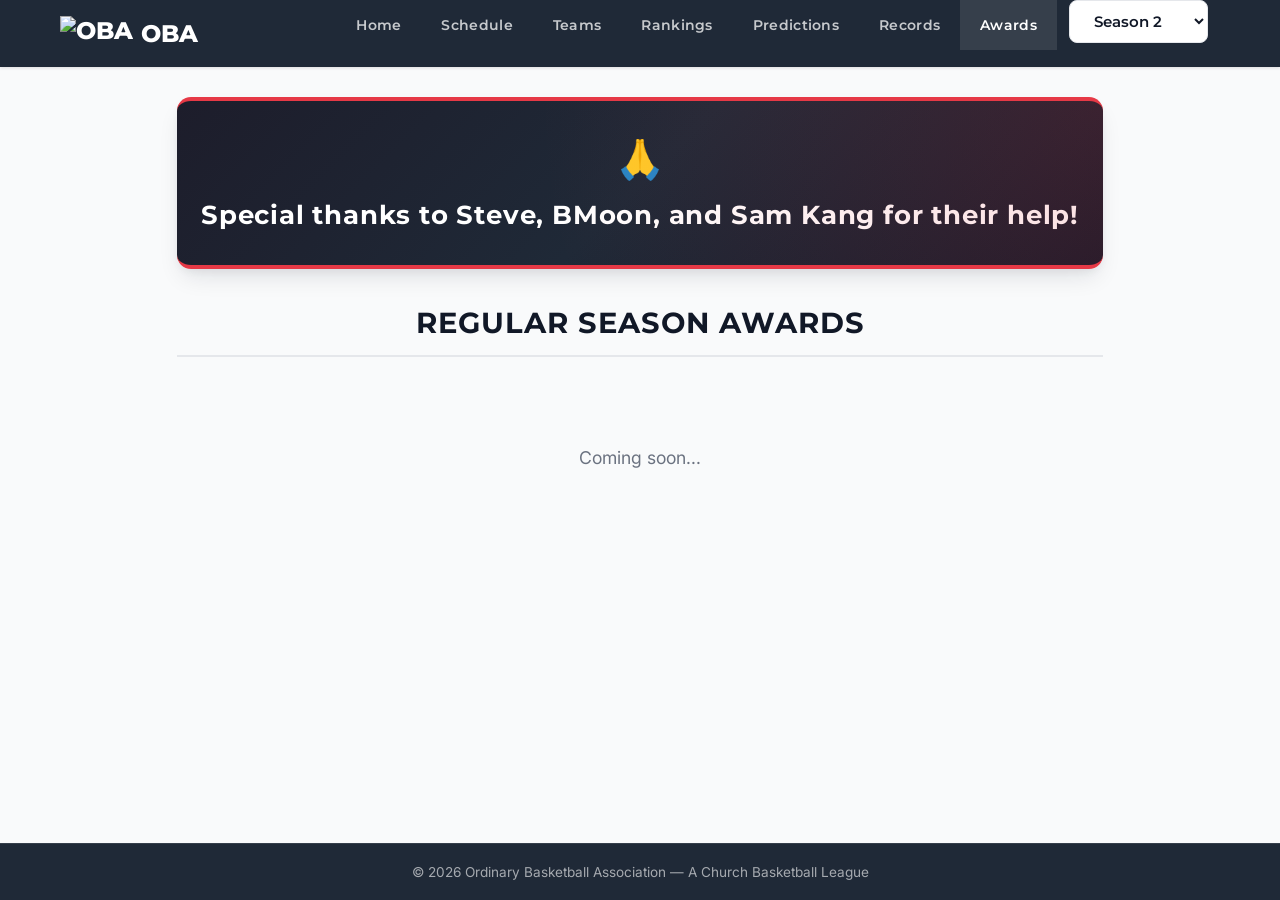
==== commit 3f551589: "Expand S2 awards: more fun categories + lineups, thanks banner Adds 6 new individual fun awards (Bes" ====
--- a/awards.html
+++ b/awards.html
@@ -4,12 +4,13 @@
   <meta charset="UTF-8">
   <meta name="viewport" content="width=device-width, initial-scale=1.0">
   <title>Awards - OBA</title>
-  <link rel="stylesheet" href="css/style.css?v=11">
+  <link rel="stylesheet" href="css/style.css?v=14">
 </head>
 <body class="checkerboard-bg">
   <nav class="site-nav" id="site-nav"></nav>
 
   <main class="container">
+    <div class="awards-thanks-banner">Special thanks to Steve, BMoon, and Sam Kang for their help!</div>
     <h1 class="section-title">Regular Season Awards</h1>
     <div id="awards-content">
       <p class="loading">Coming soon...</p>
@@ -18,6 +19,6 @@
 
   <footer class="site-footer" id="site-footer"></footer>
   <script src="js/data.js?v=10"></script>
-  <script src="js/awards.js?v=3"></script>
+  <script src="js/awards.js?v=12"></script>
 </body>
 </html>
--- a/css/style.css
+++ b/css/style.css
@@ -771,6 +771,50 @@
   color: var(--text-muted);
   margin-top: 12px;
   font-style: italic;
+}
+
+.awards-thanks-banner {
+  background: linear-gradient(135deg, #1D1D2B 0%, #1F2937 50%, #111827 100%);
+  color: #fff;
+  text-align: center;
+  padding: 32px 24px;
+  border-radius: var(--radius-lg);
+  border-top: 4px solid var(--red);
+  border-bottom: 4px solid var(--red);
+  font-family: 'Montserrat', sans-serif;
+  font-size: 1.6rem;
+  font-weight: 700;
+  letter-spacing: 0.8px;
+  line-height: 1.4;
+  margin-bottom: 36px;
+  box-shadow: var(--shadow-lg);
+  position: relative;
+  overflow: hidden;
+}
+
+.awards-thanks-banner::before {
+  content: '🙏';
+  display: block;
+  font-size: 2.4rem;
+  margin-bottom: 10px;
+}
+
+.awards-thanks-banner::after {
+  content: '';
+  position: absolute;
+  inset: 0;
+  background: radial-gradient(circle at top right, rgba(230,57,70,0.18) 0%, transparent 60%);
+  pointer-events: none;
+}
+
+@media (max-width: 600px) {
+  .awards-thanks-banner {
+    font-size: 1.15rem;
+    padding: 24px 18px;
+  }
+  .awards-thanks-banner::before {
+    font-size: 1.8rem;
+  }
 }
 
 .all-team-section {
